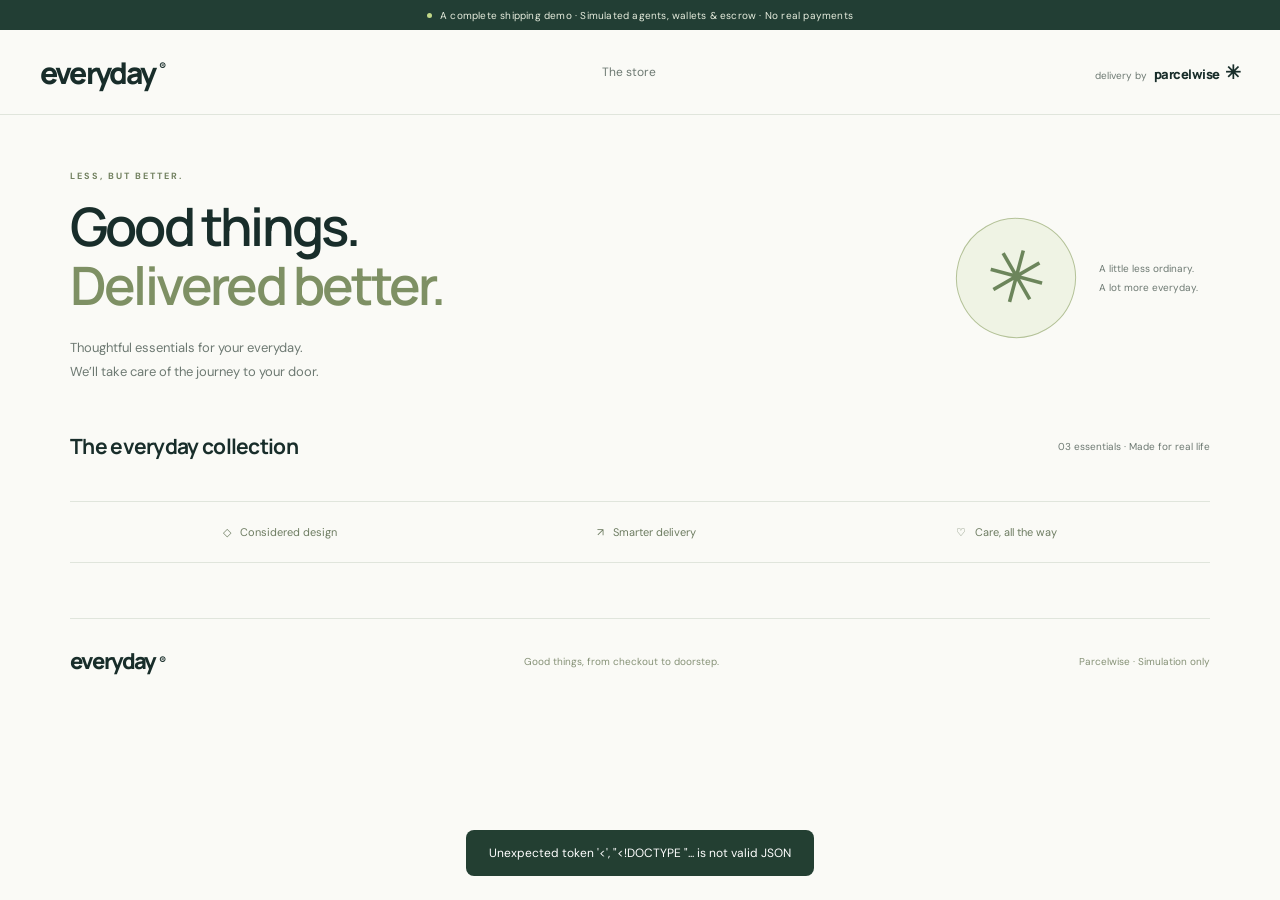
==== storefront/index.html @ fa76c682 "Remove platform links and explainer from Everyday storefront" ====
<!doctype html>
<html lang="en"><head><meta charset="UTF-8"><meta name="viewport" content="width=device-width, initial-scale=1"><title>Everyday — Thoughtful essentials</title><link rel="stylesheet" href="style.css?v=4"></head>
<body>
<div class="demo-bar"><span class="status-dot"></span> A complete shipping demo · Simulated agents, wallets & escrow · No real payments</div>
<header><a class="brand" href="#shop">everyday<span>®</span></a><nav aria-label="Main navigation"><a href="#shop" data-nav="shop">The store</a></nav><span class="powered">delivery by <b>parcelwise<span>✳</span></b></span></header>
<main>
<section id="shop"><div class="shop-heading"><div><span class="eyebrow">LESS, BUT BETTER.</span><h1>Good things.<br><span>Delivered better.</span></h1><p>Thoughtful essentials for your everyday.<br>We’ll take care of the journey to your door.</p></div><div class="shop-note"><div class="orbit">✳</div><p>A little less ordinary.<br>A lot more everyday.</p></div></div><div class="collection-heading"><h2>The everyday collection</h2><span>03 essentials · Made for real life</span></div><div id="products" class="products" aria-live="polite"></div><div class="store-bottom"><span>◇ &nbsp; Considered design</span><span>↗ &nbsp; Smarter delivery</span><span>♡ &nbsp; Care, all the way</span></div></section>



</main><footer><a class="brand" href="#shop">everyday<span>®</span></a><span>Good things, from checkout to doorstep.</span><span>Parcelwise · Simulation only</span></footer>
<dialog id="checkout"><form id="checkout-form"><div class="dialog-heading"><span class="eyebrow">ALMOST YOURS</span><button type="button" data-close="checkout" aria-label="Close checkout">✕</button></div><h2>Where should we send it?</h2><div id="checkout-product"></div><div class="form-grid"><label class="full">Your name<input name="customerName" autocomplete="name" required maxlength="70" placeholder="e.g. Alex Kumar"></label><label class="full">Street address<input name="line1" autocomplete="street-address" required minlength="5" maxlength="180" placeholder="House number, street, area"></label><label>City<select name="city" id="checkout-city"></select></label><label>PIN code<input name="postalCode" inputmode="numeric" pattern="[0-9]{6}" maxlength="6" placeholder="560001" required></label></div><div class="checkout-total"><span>Order total</span><strong id="checkout-total"></strong></div><p class="help">Demo checkout—no card or real payment. The store pays delivery from its simulated wallet.</p><button class="primary full-button" type="submit">Confirm order & follow delivery →</button><p class="form-error" id="checkout-error" role="alert"></p></form></dialog>


<div id="toast" role="status" hidden></div><script src="app.js?v=4"></script></body></html>
---- storefront/style.css ----
@import url('https://fonts.googleapis.com/css2?family=DM+Sans:wght@400;500;600;700&family=Manrope:wght@400;500;600;700;800&display=swap');
:root{--ink:#182d2a;--muted:#6d7972;--paper:#fafaf6;--line:#e0e5dc;--green:#254e40;--lime:#e3efbc;--white:#fff}*{box-sizing:border-box}body{margin:0;background:var(--paper);color:var(--ink);font:14px 'DM Sans',sans-serif}button,input,select{font:inherit}button,summary,select{cursor:pointer}a{color:inherit}button{border:0;background:none;color:inherit}button:disabled{opacity:.5;cursor:wait}button:focus-visible,a:focus-visible,summary:focus-visible{outline:3px solid #9bb776;outline-offset:4px}[hidden]{display:none!important}.demo-bar{min-height:30px;display:flex;align-items:center;justify-content:center;gap:8px;background:#223e34;color:#e8eedf;font-size:10px;letter-spacing:.2px;padding:7px 15px}.status-dot{background:#c1d788;width:5px;height:5px;display:inline-block;border-radius:50%}header{height:85px;display:flex;align-items:center;gap:40px;border-bottom:1px solid var(--line);padding:0 max(30px,calc((100vw - 1200px)/2))}.brand{text-decoration:none;font:800 30px Manrope,sans-serif;letter-spacing:-1.8px}.brand>span{font-size:11px;vertical-align:top;margin:7px 0 0 3px;display:inline-block}nav{display:flex;gap:30px;margin:auto}nav a{text-decoration:none;font-size:12px;color:var(--muted);padding:12px 0}nav a.active{color:var(--ink);border-bottom:2px solid var(--green)}nav a span{font-size:14px;margin-left:3px}.powered{font-size:10px;color:var(--muted)}.powered b{font:800 13px Manrope;letter-spacing:-.5px;color:var(--ink);margin-left:4px}.powered b span{margin-left:5px;font-size:19px}main{max-width:1200px;margin:auto;padding:0 30px 30px}.shop-heading{display:flex;align-items:center;justify-content:space-between;padding:55px 0 47px}.eyebrow{display:block;font-size:9px;font-weight:700;letter-spacing:2px;color:#71805f;margin-bottom:15px}h1{font:600 53px/1.12 Manrope,sans-serif;letter-spacing:-2.8px;margin:0 0 20px}.shop-heading h1 span{color:#7e9064}.shop-heading p{font-size:13px;line-height:1.9;color:var(--muted);margin:0}.shop-note{display:flex;align-items:center;gap:23px;margin-right:12px}.shop-note p{font-size:10px;line-height:1.9}.orbit{font-size:73px;color:#6c855b;width:120px;height:120px;display:grid;place-items:center;border:1px solid #b4c298;border-radius:50%;transform:rotate(15deg);background:#eff3e4}.collection-heading,.section-heading{display:flex;align-items:center;justify-content:space-between;gap:20px;margin-bottom:23px}h2{font:700 21px Manrope,sans-serif;letter-spacing:-.7px;margin:0}h3{font:700 15px Manrope,sans-serif;letter-spacing:-.2px;margin:0}.collection-heading>span,.section-heading>span{font-size:10px;color:var(--muted)}.products{display:grid;grid-template-columns:repeat(3,1fr);gap:26px}.product-art{height:260px;border-radius:13px;position:relative;display:grid;place-items:center;overflow:hidden}.product-art.sage{background:#e6ecdf}.product-art.peach{background:#f0e4d8}.product-art.lavender{background:#e7e6ee}.product-art .tag{position:absolute;top:17px;left:17px;background:#ffffffb0;border-radius:20px;padding:6px 10px;color:#68705c;font-size:9px}.product-art svg{width:210px;height:230px;filter:drop-shadow(7px 17px 9px #22341b20)}.product-info{padding:17px 1px}.product-info .eyebrow{font-size:8px;margin-bottom:7px;letter-spacing:1.4px}.product-name{display:flex;justify-content:space-between;gap:10px;align-items:center}.product-name h3{font-size:17px;font-weight:600}.product-name strong{font-size:13px;font-weight:500}.product-info p{font-size:11px;color:var(--muted);margin:9px 0 16px}.product-info button{width:100%;border:1px solid #cfd9c4;padding:11px 16px;border-radius:6px;display:flex;justify-content:space-between;font-size:11px;font-weight:500}.product-info button:hover{background:var(--green);color:white;border-color:var(--green)}.store-bottom{border-top:1px solid var(--line);border-bottom:1px solid var(--line);padding:23px;display:flex;justify-content:space-around;margin-top:18px;color:#6d7c61;font-size:11px}.demo-explainer{display:flex;justify-content:space-between;align-items:center;gap:25px;margin-top:35px;background:#eef2e5;padding:26px 30px;border-radius:9px}.demo-explainer .eyebrow{margin-bottom:9px;font-size:8px}.demo-explainer h3{font-size:17px}.demo-explainer p{font-size:11px;color:var(--muted);margin:8px 0 0;max-width:480px;line-height:1.7}.text-link,.text-button{font-size:11px;color:#425e35;text-decoration:underline;text-underline-offset:4px}.text-button{padding:0}.text-link{white-space:nowrap}.page-heading{display:flex;align-items:center;justify-content:space-between;gap:25px;margin:45px 0 30px}.page-heading h1{font-size:34px;letter-spacing:-1.5px;margin-bottom:12px}.page-heading p{font-size:12px;color:var(--muted);margin:0;line-height:1.8}.page-heading .eyebrow{margin-bottom:12px}.primary{background:var(--green);color:white;border-radius:7px;padding:13px 20px;font-size:12px;font-weight:600}.primary:hover{background:#183d2f}.secondary{border:1px solid #cdd7c4;background:#fff;border-radius:7px;padding:12px 16px;font-size:11px}.secondary:hover{background:#f0f4e8}.full-button{display:block;width:100%;margin-top:16px}.button-link{display:block;text-align:center;text-decoration:none;margin-top:22px}.panel{background:white;border:1px solid var(--line);padding:25px;border-radius:12px}.wallets{display:grid;grid-template-columns:repeat(3,1fr);gap:16px;margin-bottom:30px}.wallet{background:#fff;border:1px solid var(--line);border-radius:10px;padding:20px 23px}.wallet:nth-child(2){background:#edf2e3;border-color:#d6dfc7}.wallet .wallet-label{display:flex;justify-content:space-between;font-size:11px;color:#758367}.wallet strong{font:700 27px Manrope;letter-spacing:-1px;display:block;margin-top:12px}.wallet small{display:block;font-size:10px;color:var(--muted);margin-top:5px}.platform-layout{display:grid;grid-template-columns:235px 1fr;gap:25px;align-items:start}.order-sidebar{background:#f1f3ed;border:1px solid #e1e7d9;border-radius:11px;padding:18px}.sidebar-heading{display:flex;justify-content:space-between;margin-bottom:15px}.sidebar-heading h3{font-size:13px}.sidebar-heading span{font-size:11px;color:var(--muted)}.order-tab{display:block;text-align:left;width:100%;background:white;border:1px solid #e0e6d8;border-radius:7px;padding:13px;margin-bottom:9px}.order-tab.active{border-color:#91a671;box-shadow:0 0 0 1px #91a671}.order-tab b{display:block;font-size:11px;margin:0 0 6px}.order-tab small{display:block;font-size:10px;color:var(--muted);line-height:1.8}.order-sidebar>.text-link{display:block;margin-top:18px;font-size:10px}.detail-top{display:flex;justify-content:space-between;align-items:start;gap:15px;margin-bottom:22px}.detail-top h2{font-size:21px}.detail-top p{font-size:11px;color:var(--muted);margin:7px 0}.badge{display:inline-block;font-size:10px;padding:6px 9px;border-radius:20px;background:#edf3e5;color:#5d754c;white-space:nowrap}.badge.alert{background:#fff0dc;color:#936c35}.journey{display:flex;gap:8px;margin-bottom:23px}.journey>div{flex:1;font-size:9px;color:#839077;line-height:1.7;border-top:3px solid #e3e9da;padding-top:9px}.journey>div.done{border-color:#8da66b;color:#446138}.winner{display:flex;justify-content:space-between;gap:20px;background:#edf3e4;border:1px solid #d8e3c8;border-radius:9px;padding:22px;margin-bottom:20px}.winner .eyebrow{font-size:8px;margin-bottom:8px}.winner h3{font-size:19px}.winner p{font-size:11px;color:#788568;margin:8px 0 0;line-height:1.7}.winner-price{text-align:right}.winner-price strong{font:700 28px Manrope;letter-spacing:-1px}.winner-price small{display:block;font-size:10px;color:var(--muted);margin-top:5px}.offers{display:grid;grid-template-columns:repeat(3,1fr);gap:10px;margin:18px 0}.offer{border:1px solid var(--line);border-radius:8px;padding:14px}.offer.chosen{border-color:#8ea671}.offer>b{display:block;font-size:12px;margin-bottom:12px}.offer>strong{font-size:18px;letter-spacing:-.6px}.offer>del{font-size:10px;color:var(--muted);margin-left:5px}.offer>small{display:block;color:var(--muted);font-size:10px;line-height:1.9;margin-top:6px}.detail-section{margin-top:20px}.detail-section h3{font-size:14px}.detail-section p{font-size:11px;color:var(--muted);line-height:1.8}.escrow-line{display:flex;justify-content:space-between;gap:10px;align-items:center;border:1px solid var(--line);border-radius:9px;padding:18px;margin-top:15px}.escrow-line>div{flex:1}.escrow-line>div:last-child{text-align:right}.escrow-line b{display:block;font-size:12px;margin-bottom:5px}.escrow-line small{font-size:10px;color:var(--muted)}.escrow-line .flow-arrow{color:#9db385;font-size:19px}.escrow-line .locked{text-align:center;background:#eff4e8;padding:10px;border-radius:6px}.escrow-actions{display:flex;gap:12px;margin-top:16px;align-items:center;flex-wrap:wrap}.escrow-actions .text-link{font-size:11px}details{margin-top:18px}summary{font-size:12px;font-weight:500}details.panel{margin:22px 0}details p{font-size:12px;line-height:1.8;color:var(--muted)}.events{margin-top:20px;max-height:380px;overflow:auto;padding-right:10px}.event{padding:0 0 16px 20px;border-left:1px solid #dce5d0;position:relative;margin-left:5px}.event:before{content:'';position:absolute;left:-4px;top:3px;width:7px;height:7px;border-radius:50%;background:#a6bb8b}.event b{font-size:11px}.event p{font-size:11px;line-height:1.7;margin:5px 0 0}.event small{float:right;font-size:9px;color:#91a07f}.technical{background:#f4f6ee;border-radius:7px;padding:15px;margin-top:15px;font-size:11px;line-height:1.9;overflow-wrap:anywhere}.technical p{font-size:11px}.technical code{font-size:10px}.notice{background:#f0f3e8;padding:17px 20px;border:1px solid #dde5d0;border-radius:8px;font-size:12px;color:#667754;line-height:1.8;margin-bottom:25px}.empty{text-align:center;padding:55px 25px}.empty h2{margin:10px 0}.empty p{font-size:12px;color:var(--muted);line-height:1.8}.empty .orbit{margin:0 auto 25px;width:65px;height:65px;font-size:38px}.empty .primary{display:inline-block;margin-top:15px}.form-grid{display:grid;grid-template-columns:1fr 1fr;gap:17px}.full{grid-column:1/-1}label{font-size:11px;display:block;color:#465641;margin:0;font-weight:500}input,select{display:block;width:100%;border:1px solid #d9e1d1;border-radius:6px;background:white;color:var(--ink);padding:11px 12px;margin-top:8px;outline-color:#8fa771;font-size:12px;height:42px}select[multiple]{height:110px}label small{font-size:10px;color:var(--muted);display:block;line-height:1.7;margin-top:6px}.company-card{display:grid;grid-template-columns:1fr 2fr;gap:40px;margin-bottom:38px}.company-card .eyebrow{font-size:8px}.company-card p{font-size:12px;line-height:1.9;color:var(--muted)}.company-card .badge{margin-top:8px}.partner-settings{display:grid;grid-template-columns:repeat(3,1fr);gap:16px}.partner-settings .panel{padding:23px}.partner-logo{display:grid;place-items:center;width:38px;height:38px;border-radius:8px;background:#e9f0df;color:#617c4f;font:700 18px Manrope;margin-bottom:17px}.partner-settings h3{font-size:17px}.partner-settings p{font-size:11px;color:var(--muted);line-height:1.8}.partner-settings .policy-line{display:flex;justify-content:space-between;font-size:11px;padding:9px 0;border-bottom:1px solid #edf0e7}.partner-settings button{width:100%;margin-top:18px}.partner-settings .badge{margin:9px 0}.integration-docs code{font-size:11px;background:#eff3e8;padding:3px 5px;overflow-wrap:anywhere}.section-heading{margin-top:30px}.tracking-card{max-width:780px;margin:auto}.tracking-card .detail-top{margin-bottom:28px}.tracking-message{padding:22px;background:#eff4e6;border-radius:9px;margin-top:25px}.tracking-message h3{font-size:17px}.tracking-message p{font-size:12px;color:var(--muted);line-height:1.8}.tracking-message button{margin-right:10px;margin-top:10px}.tracking-message .text-button{font-size:11px}.tracking-items{display:flex;align-items:center;justify-content:space-between;padding:16px 0;border-top:1px solid var(--line);font-size:12px}.tracking-items small{color:var(--muted)}body.customer-mode header nav{display:none}body.customer-mode header .powered{margin-left:auto}dialog{width:460px;max-width:calc(100vw - 30px);border:1px solid var(--line);border-radius:14px;padding:28px;color:var(--ink);max-height:92vh}dialog::backdrop{background:#17352d77;backdrop-filter:blur(4px)}dialog .dialog-heading{display:flex;align-items:start;justify-content:space-between;gap:15px}dialog h2{font-size:23px;letter-spacing:-.8px;margin-bottom:23px}dialog .dialog-heading button{padding:0 0 10px 10px;color:#8a957f}dialog .dialog-heading .eyebrow{font-size:8px;margin:0 0 13px}dialog label{margin-top:3px}.checkout-item{background:#f1f4eb;border-radius:7px;padding:15px;margin:0 0 24px;display:flex;align-items:center;justify-content:space-between;gap:15px;font-size:12px}.checkout-item small{display:block;font-size:10px;color:var(--muted);margin-top:5px}.checkout-item select{width:60px;margin:0;height:35px;padding:5px}.checkout-total{display:flex;justify-content:space-between;align-items:center;border-top:1px solid var(--line);margin-top:24px;padding-top:18px;font-size:13px}.checkout-total strong{font-size:20px}.help{font-size:10px;color:var(--muted);line-height:1.8;margin:16px 0}.form-error{font-size:12px;color:#ae563e;line-height:1.7;min-height:2px}.success-icon{height:53px;width:53px;background:#e9f0dd;color:#6d8a4f;border-radius:50%;display:grid;place-items:center;font-size:23px;margin:0 auto 24px}#order-success{text-align:center;padding:35px}#order-success h2{margin-bottom:12px}#order-success>p{font-size:12px;line-height:1.9;color:var(--muted)}#order-success .text-button{margin-top:25px}#success-summary{font-size:12px;line-height:1.8;color:#758564;background:#f4f6ee;padding:15px;border-radius:7px;margin-top:20px}#feedback-form label{margin:17px 0}footer{max-width:1140px;margin:25px auto 0;padding:27px 0 30px;border-top:1px solid var(--line);display:flex;align-items:center;justify-content:space-between;gap:20px}footer .brand{font-size:22px}footer>span{font-size:10px;color:#859176}#toast{position:fixed;bottom:24px;left:50%;transform:translateX(-50%);background:#233f32;color:white;padding:15px 23px;border-radius:8px;font-size:12px;max-width:90%;z-index:30}#order-detail .notice{margin-bottom:15px}.error-panel{border-color:#e8cead;background:#fff9f0}.detail-subtitle{font-size:10px;color:var(--muted);line-height:1.8}.ledger-row{display:flex;justify-content:space-between;gap:12px;padding:12px 0;border-bottom:1px solid #e8ede0;font-size:11px}.ledger-row small{font-size:9px;color:var(--muted);display:block;margin-top:5px}.history-note{font-size:10px;color:var(--muted);line-height:1.8}.status-note{font-size:11px;color:#997844;margin:12px 0}.detail-top .text-link{font-size:10px}
@media(max-width:1000px){.powered{display:none}header{padding:0 30px}nav{margin-left:auto;margin-right:0}.product-art{height:225px}.product-art svg{height:200px}.shop-heading h1{font-size:47px}.platform-layout{grid-template-columns:190px 1fr;gap:18px}.panel{padding:20px}.winner{padding:18px}.offers{gap:7px}.offer{padding:10px}.offer>strong{font-size:15px}.company-card{gap:25px;grid-template-columns:1fr 1.5fr}footer{margin-left:30px;margin-right:30px}.shop-note{margin-right:0}.orbit{height:90px;width:90px;font-size:58px}}
@media(max-width:740px){.demo-bar{font-size:8px;line-height:1.6;text-align:center}header{height:auto;min-height:105px;flex-wrap:wrap;padding:18px 20px 0;gap:15px}.brand{font-size:27px}nav{width:100%;justify-content:space-between;gap:15px;margin:0}nav a{font-size:11px;padding:0 0 13px}.powered{display:none}main{padding:0 20px 25px}.shop-heading{padding:35px 0}.shop-heading h1{font-size:40px;letter-spacing:-2px}.shop-heading p{font-size:12px}.shop-note{display:none}.collection-heading{margin-bottom:19px}.collection-heading h2{font-size:17px}.collection-heading>span{font-size:8px}.products{grid-template-columns:1fr;gap:19px}.product-art{height:285px}.product-art svg{height:245px}.product-name h3{font-size:19px}.product-name strong{font-size:15px}.product-info p{font-size:12px}.product-info button{padding:14px 17px;font-size:12px}.store-bottom{padding:20px 0;gap:10px;font-size:9px;justify-content:space-between}.demo-explainer{flex-direction:column;align-items:start;padding:23px}.page-heading{margin:30px 0 25px;align-items:start}.page-heading h1{font-size:28px;letter-spacing:-1.3px}.page-heading>button{font-size:10px;padding:9px;white-space:nowrap}.page-heading .eyebrow{font-size:8px;letter-spacing:1.4px}.wallets{gap:8px;margin-bottom:23px}.wallet{padding:13px 10px}.wallet .wallet-label{font-size:9px}.wallet .wallet-label>span:last-child{display:none}.wallet strong{font-size:19px;margin-top:10px}.wallet small{font-size:8px;line-height:1.6}.platform-layout{grid-template-columns:1fr}.order-sidebar{padding:15px}.order-sidebar #order-list{display:flex;overflow:auto;gap:10px}.order-tab{min-width:170px;margin-bottom:0}.order-sidebar>.text-link{margin-top:13px}.order-sidebar .sidebar-heading{margin-bottom:10px}.panel{padding:20px}.detail-top h2{font-size:19px}.winner h3{font-size:17px}.winner-price strong{font-size:25px}.offers{grid-template-columns:1fr}.offer{display:grid;grid-template-columns:1fr auto auto;align-items:center;gap:8px;padding:14px}.offer>b{margin:0}.offer>small{grid-column:1/-1;margin:0}.journey>div{font-size:8px}.escrow-line{padding:13px;gap:7px}.escrow-line b{font-size:10px}.escrow-line small{font-size:8px}.escrow-line .locked{padding:8px 5px}.escrow-line .flow-arrow{font-size:14px}.company-card{grid-template-columns:1fr;gap:18px}.partner-settings{grid-template-columns:1fr}.section-heading{align-items:start}.section-heading>span{max-width:130px;font-size:9px;line-height:1.8}.form-grid{gap:15px}.detail-top{gap:10px}.badge{font-size:8px}dialog{padding:23px}footer{margin:10px 20px 0;flex-wrap:wrap;gap:13px;padding:22px 0}footer>span:last-child{width:100%}footer>span{font-size:9px}.tracking-message button{display:block;width:100%;margin:12px 0}.customer-mode header{min-height:75px;padding-bottom:18px}.customer-mode .page-heading h1{font-size:30px}.customer-mode .demo-bar{font-size:8px}.tracking-items{font-size:11px}.events{max-height:400px}.event small{float:none;margin-left:8px}}
@media(prefers-reduced-motion:no-preference){button,a{transition:background .15s,color .15s}.product-art svg{transition:transform .25s}.product:hover .product-art svg{transform:translateY(-4px) rotate(-2deg)}}
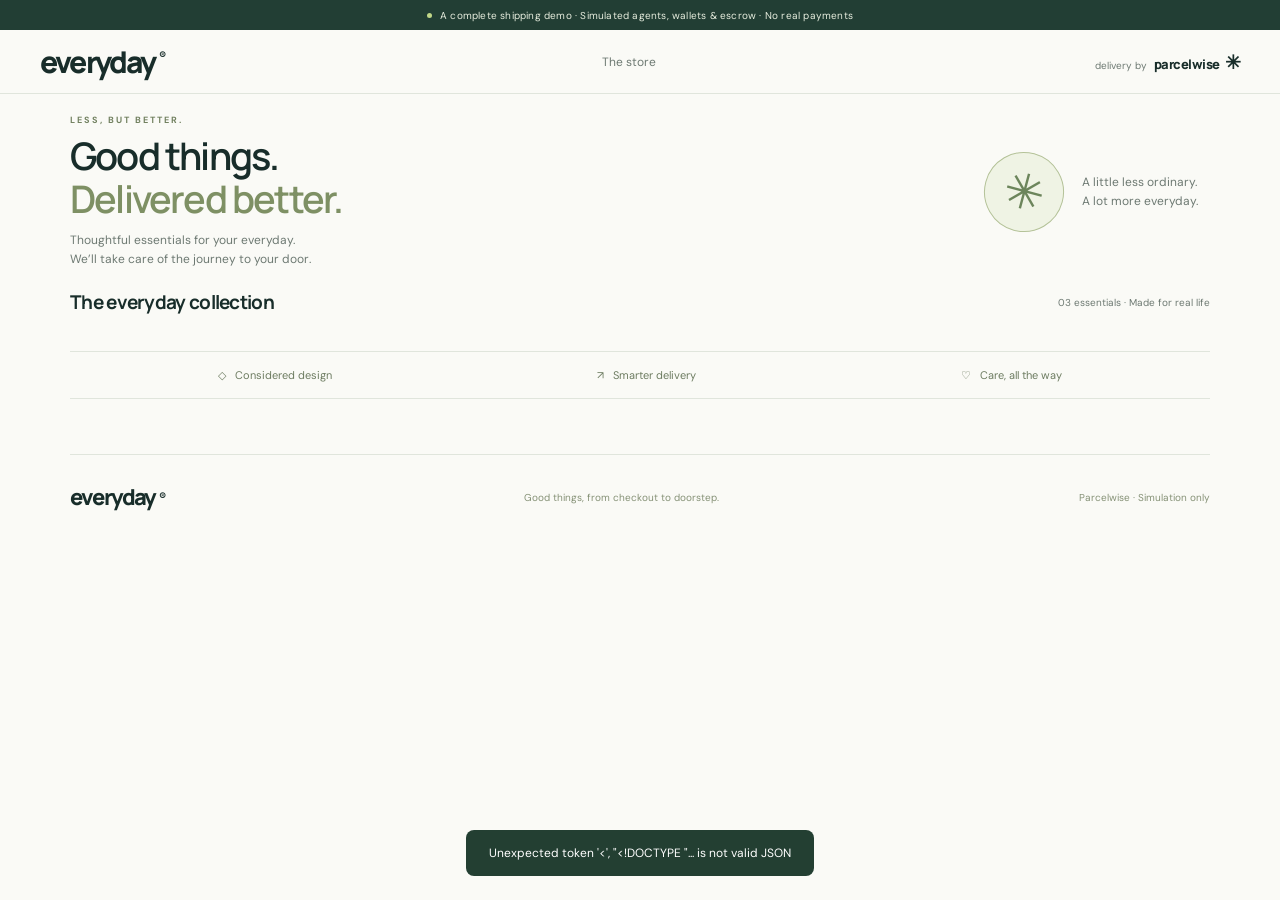
==== commit 497426cb: "Fit storefront products and purchase buttons into first desktop viewport" ====
--- a/storefront/index.html
+++ b/storefront/index.html
@@ -1,5 +1,5 @@
 <!doctype html>
-<html lang="en"><head><meta charset="UTF-8"><meta name="viewport" content="width=device-width, initial-scale=1"><title>Everyday — Thoughtful essentials</title><link rel="stylesheet" href="style.css?v=4"></head>
+<html lang="en"><head><meta charset="UTF-8"><meta name="viewport" content="width=device-width, initial-scale=1"><title>Everyday — Thoughtful essentials</title><link rel="stylesheet" href="style.css?v=5"></head>
 <body>
 <div class="demo-bar"><span class="status-dot"></span> A complete shipping demo · Simulated agents, wallets & escrow · No real payments</div>
 <header><a class="brand" href="#shop">everyday<span>®</span></a><nav aria-label="Main navigation"><a href="#shop" data-nav="shop">The store</a></nav><span class="powered">delivery by <b>parcelwise<span>✳</span></b></span></header>
--- a/storefront/style.css
+++ b/storefront/style.css
@@ -3,3 +3,35 @@
 @media(max-width:1000px){.powered{display:none}header{padding:0 30px}nav{margin-left:auto;margin-right:0}.product-art{height:225px}.product-art svg{height:200px}.shop-heading h1{font-size:47px}.platform-layout{grid-template-columns:190px 1fr;gap:18px}.panel{padding:20px}.winner{padding:18px}.offers{gap:7px}.offer{padding:10px}.offer>strong{font-size:15px}.company-card{gap:25px;grid-template-columns:1fr 1.5fr}footer{margin-left:30px;margin-right:30px}.shop-note{margin-right:0}.orbit{height:90px;width:90px;font-size:58px}}
 @media(max-width:740px){.demo-bar{font-size:8px;line-height:1.6;text-align:center}header{height:auto;min-height:105px;flex-wrap:wrap;padding:18px 20px 0;gap:15px}.brand{font-size:27px}nav{width:100%;justify-content:space-between;gap:15px;margin:0}nav a{font-size:11px;padding:0 0 13px}.powered{display:none}main{padding:0 20px 25px}.shop-heading{padding:35px 0}.shop-heading h1{font-size:40px;letter-spacing:-2px}.shop-heading p{font-size:12px}.shop-note{display:none}.collection-heading{margin-bottom:19px}.collection-heading h2{font-size:17px}.collection-heading>span{font-size:8px}.products{grid-template-columns:1fr;gap:19px}.product-art{height:285px}.product-art svg{height:245px}.product-name h3{font-size:19px}.product-name strong{font-size:15px}.product-info p{font-size:12px}.product-info button{padding:14px 17px;font-size:12px}.store-bottom{padding:20px 0;gap:10px;font-size:9px;justify-content:space-between}.demo-explainer{flex-direction:column;align-items:start;padding:23px}.page-heading{margin:30px 0 25px;align-items:start}.page-heading h1{font-size:28px;letter-spacing:-1.3px}.page-heading>button{font-size:10px;padding:9px;white-space:nowrap}.page-heading .eyebrow{font-size:8px;letter-spacing:1.4px}.wallets{gap:8px;margin-bottom:23px}.wallet{padding:13px 10px}.wallet .wallet-label{font-size:9px}.wallet .wallet-label>span:last-child{display:none}.wallet strong{font-size:19px;margin-top:10px}.wallet small{font-size:8px;line-height:1.6}.platform-layout{grid-template-columns:1fr}.order-sidebar{padding:15px}.order-sidebar #order-list{display:flex;overflow:auto;gap:10px}.order-tab{min-width:170px;margin-bottom:0}.order-sidebar>.text-link{margin-top:13px}.order-sidebar .sidebar-heading{margin-bottom:10px}.panel{padding:20px}.detail-top h2{font-size:19px}.winner h3{font-size:17px}.winner-price strong{font-size:25px}.offers{grid-template-columns:1fr}.offer{display:grid;grid-template-columns:1fr auto auto;align-items:center;gap:8px;padding:14px}.offer>b{margin:0}.offer>small{grid-column:1/-1;margin:0}.journey>div{font-size:8px}.escrow-line{padding:13px;gap:7px}.escrow-line b{font-size:10px}.escrow-line small{font-size:8px}.escrow-line .locked{padding:8px 5px}.escrow-line .flow-arrow{font-size:14px}.company-card{grid-template-columns:1fr;gap:18px}.partner-settings{grid-template-columns:1fr}.section-heading{align-items:start}.section-heading>span{max-width:130px;font-size:9px;line-height:1.8}.form-grid{gap:15px}.detail-top{gap:10px}.badge{font-size:8px}dialog{padding:23px}footer{margin:10px 20px 0;flex-wrap:wrap;gap:13px;padding:22px 0}footer>span:last-child{width:100%}footer>span{font-size:9px}.tracking-message button{display:block;width:100%;margin:12px 0}.customer-mode header{min-height:75px;padding-bottom:18px}.customer-mode .page-heading h1{font-size:30px}.customer-mode .demo-bar{font-size:8px}.tracking-items{font-size:11px}.events{max-height:400px}.event small{float:none;margin-left:8px}}
 @media(prefers-reduced-motion:no-preference){button,a{transition:background .15s,color .15s}.product-art svg{transition:transform .25s}.product:hover .product-art svg{transform:translateY(-4px) rotate(-2deg)}}
+
+/* Keep the collection and purchase controls in the first desktop viewport. */
+@media (min-width:741px) {
+  header { height:64px; }
+  .shop-heading { padding:20px 0; }
+  .shop-heading .eyebrow { margin-bottom:8px; }
+  .shop-heading h1 { font-size:38px; letter-spacing:-1.8px; margin-bottom:12px; }
+  .shop-heading p { font-size:12px; line-height:1.6; }
+  .shop-note { gap:18px; }
+  .shop-note .orbit { width:80px; height:80px; font-size:49px; }
+  .collection-heading { margin-bottom:14px; }
+  .collection-heading h2 { font-size:19px; }
+  .products { gap:22px; }
+  .product-art { height:clamp(130px,calc(100svh - 490px),300px); }
+  .product-art svg { height:85%; width:65%; max-width:230px; }
+  .product-art .tag { top:12px; left:12px; padding:5px 9px; }
+  .product-info { padding:12px 1px 0; }
+  .product-info p { margin:7px 0 12px; }
+  .product-info button { min-height:44px; padding:10px 16px; }
+  .store-bottom { margin-top:22px; padding:16px; }
+}
+@media (max-width:740px) {
+  header { min-height:64px; padding:12px 20px; flex-wrap:nowrap; }
+  header nav { width:auto; margin-left:auto; }
+  header nav a { padding:8px 0; }
+  .shop-heading { padding:24px 0; }
+  .shop-heading .eyebrow { margin-bottom:10px; }
+  .shop-heading h1 { font-size:34px; margin-bottom:12px; }
+  .shop-heading p { line-height:1.6; }
+  .product-art { height:230px; }
+  .product-art svg { height:205px; }
+}
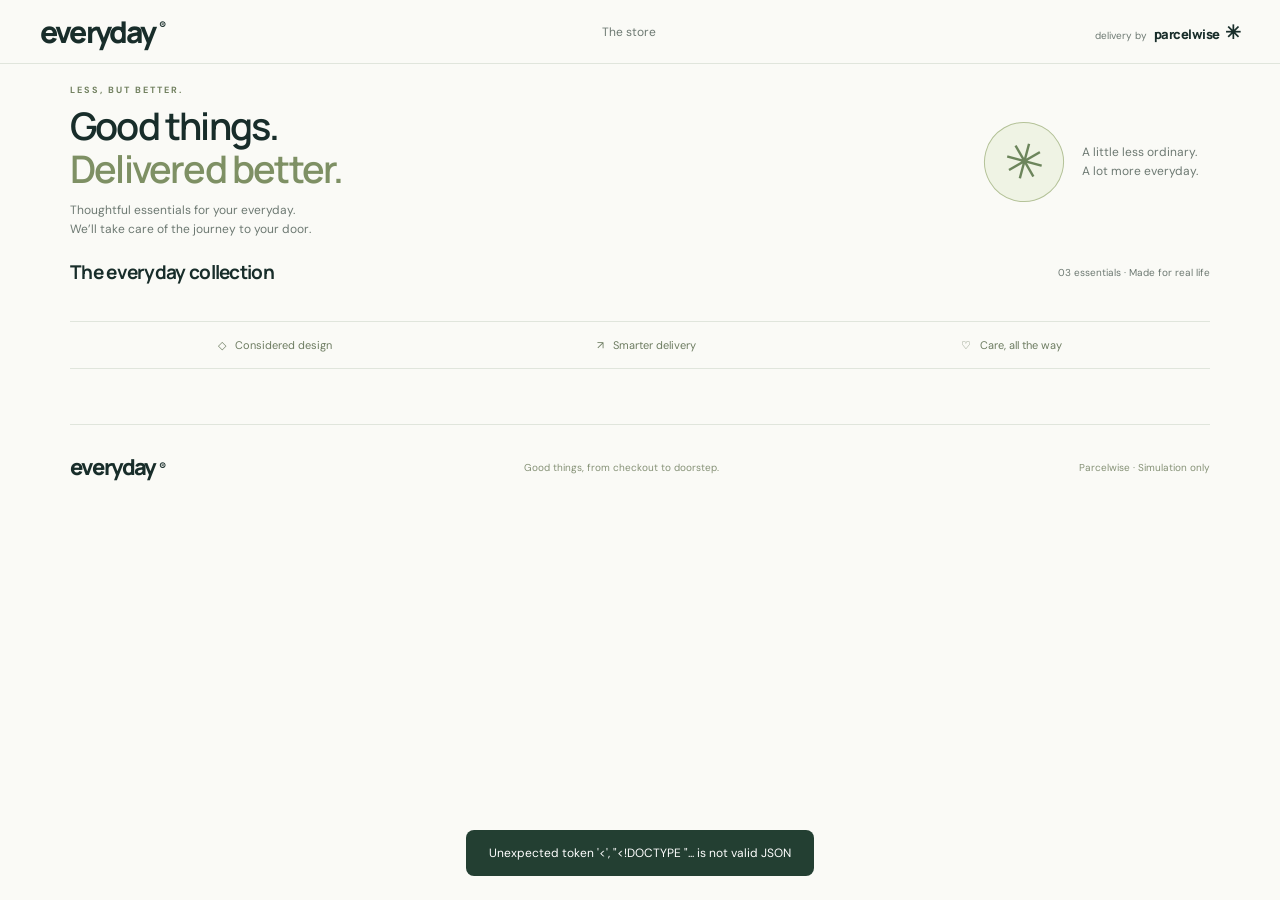
==== commit 3529c530: "Remove top demo banner from Everyday storefront" ====
--- a/storefront/index.html
+++ b/storefront/index.html
@@ -1,7 +1,6 @@
 <!doctype html>
 <html lang="en"><head><meta charset="UTF-8"><meta name="viewport" content="width=device-width, initial-scale=1"><title>Everyday — Thoughtful essentials</title><link rel="stylesheet" href="style.css?v=5"></head>
 <body>
-<div class="demo-bar"><span class="status-dot"></span> A complete shipping demo · Simulated agents, wallets & escrow · No real payments</div>
 <header><a class="brand" href="#shop">everyday<span>®</span></a><nav aria-label="Main navigation"><a href="#shop" data-nav="shop">The store</a></nav><span class="powered">delivery by <b>parcelwise<span>✳</span></b></span></header>
 <main>
 <section id="shop"><div class="shop-heading"><div><span class="eyebrow">LESS, BUT BETTER.</span><h1>Good things.<br><span>Delivered better.</span></h1><p>Thoughtful essentials for your everyday.<br>We’ll take care of the journey to your door.</p></div><div class="shop-note"><div class="orbit">✳</div><p>A little less ordinary.<br>A lot more everyday.</p></div></div><div class="collection-heading"><h2>The everyday collection</h2><span>03 essentials · Made for real life</span></div><div id="products" class="products" aria-live="polite"></div><div class="store-bottom"><span>◇ &nbsp; Considered design</span><span>↗ &nbsp; Smarter delivery</span><span>♡ &nbsp; Care, all the way</span></div></section>
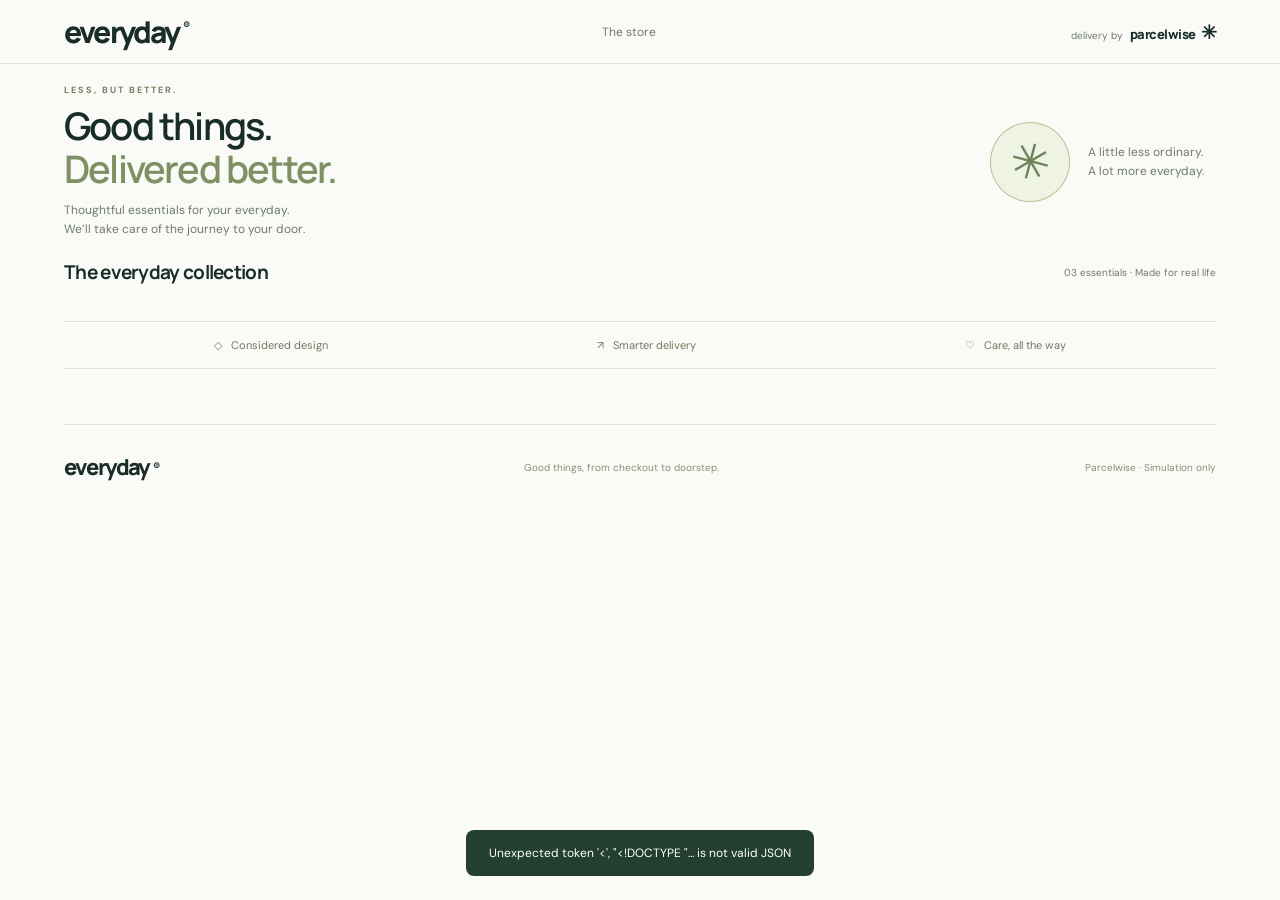
==== commit 00976fe7: "Reduce storefront side margins while retaining comfortable spacing" ====
--- a/storefront/index.html
+++ b/storefront/index.html
@@ -1,5 +1,5 @@
 <!doctype html>
-<html lang="en"><head><meta charset="UTF-8"><meta name="viewport" content="width=device-width, initial-scale=1"><title>Everyday — Thoughtful essentials</title><link rel="stylesheet" href="style.css?v=5"></head>
+<html lang="en"><head><meta charset="UTF-8"><meta name="viewport" content="width=device-width, initial-scale=1"><title>Everyday — Thoughtful essentials</title><link rel="stylesheet" href="style.css?v=6"></head>
 <body>
 <header><a class="brand" href="#shop">everyday<span>®</span></a><nav aria-label="Main navigation"><a href="#shop" data-nav="shop">The store</a></nav><span class="powered">delivery by <b>parcelwise<span>✳</span></b></span></header>
 <main>
--- a/storefront/style.css
+++ b/storefront/style.css
@@ -35,3 +35,9 @@
   .product-art { height:230px; }
   .product-art svg { height:205px; }
 }
+
+/* Use the available storefront width with a balanced, consistent outer gutter. */
+:root { --store-gutter:clamp(20px,5vw,80px); }
+header { padding-inline:var(--store-gutter); }
+main { max-width:none; width:100%; padding-inline:var(--store-gutter); }
+footer { max-width:none; margin-inline:var(--store-gutter); }
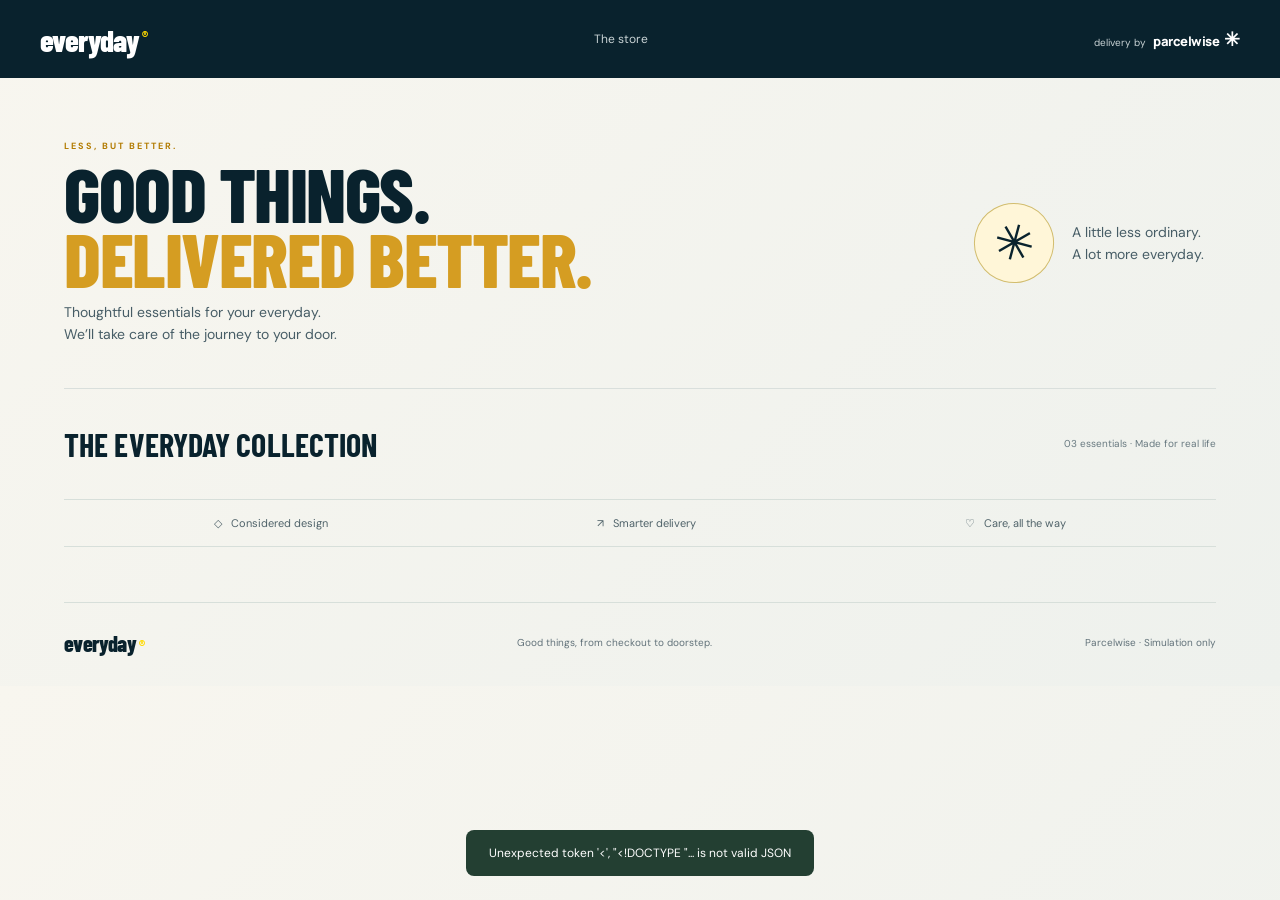
==== commit d03c51a8: "Polish Parcelwise landing and storefront experience" ====
--- a/storefront/index.html
+++ b/storefront/index.html
@@ -1,5 +1,5 @@
 <!doctype html>
-<html lang="en"><head><meta charset="UTF-8"><meta name="viewport" content="width=device-width, initial-scale=1"><title>Everyday — Thoughtful essentials</title><link rel="stylesheet" href="style.css?v=6"></head>
+<html lang="en"><head><meta charset="UTF-8"><meta name="viewport" content="width=device-width, initial-scale=1"><title>Everyday — Thoughtful essentials</title><link rel="stylesheet" href="style.css?v=6"><link rel="stylesheet" href="theme.css?v=1"></head>
 <body>
 <header><a class="brand" href="#shop">everyday<span>®</span></a><nav aria-label="Main navigation"><a href="#shop" data-nav="shop">The store</a></nav><span class="powered">delivery by <b>parcelwise<span>✳</span></b></span></header>
 <main>
@@ -11,4 +11,4 @@
 <dialog id="checkout"><form id="checkout-form"><div class="dialog-heading"><span class="eyebrow">ALMOST YOURS</span><button type="button" data-close="checkout" aria-label="Close checkout">✕</button></div><h2>Where should we send it?</h2><div id="checkout-product"></div><div class="form-grid"><label class="full">Your name<input name="customerName" autocomplete="name" required maxlength="70" placeholder="e.g. Alex Kumar"></label><label class="full">Street address<input name="line1" autocomplete="street-address" required minlength="5" maxlength="180" placeholder="House number, street, area"></label><label>City<select name="city" id="checkout-city"></select></label><label>PIN code<input name="postalCode" inputmode="numeric" pattern="[0-9]{6}" maxlength="6" placeholder="560001" required></label></div><div class="checkout-total"><span>Order total</span><strong id="checkout-total"></strong></div><p class="help">Demo checkout—no card or real payment. The store pays delivery from its simulated wallet.</p><button class="primary full-button" type="submit">Confirm order & follow delivery →</button><p class="form-error" id="checkout-error" role="alert"></p></form></dialog>
 
 
-<div id="toast" role="status" hidden></div><script src="app.js?v=4"></script></body></html>
+<div id="toast" role="status" hidden></div><script src="app.js?v=5"></script></body></html>
--- a/storefront/theme.css
+++ b/storefront/theme.css
@@ -0,0 +1,13 @@
+@import url('https://fonts.googleapis.com/css2?family=Barlow+Condensed:wght@700;800&family=DM+Sans:wght@400;500;600;700&display=swap');
+
+:root{--ink:#09222d;--muted:#62727a;--paper:#f7f5ee;--line:#d9dfdc;--green:#09222d;--lime:#ffda00;--white:#fff}
+body{background:linear-gradient(135deg,#f8f6ef,#eef1ed);font-family:'DM Sans',sans-serif}
+header{height:78px;background:#09222d;border:0;padding:0 max(30px,calc((100vw - 1200px)/2));color:#fff}
+.brand{font-family:'Barlow Condensed',Impact,sans-serif;font-size:31px;letter-spacing:-.6px}.brand>span{color:#ffda00;font-size:14px}
+nav a{color:#c9d3d5}nav a.active,nav a:hover{color:#ffda00;border-color:#ffda00}.powered{color:#c9d3d5}.powered b{color:#fff}
+main{max-width:1280px}.shop-heading{padding:62px 0 42px;border-bottom:1px solid var(--line)}.shop-heading h1{font-family:'Barlow Condensed',Impact,sans-serif;font-size:clamp(54px,6vw,86px);font-weight:800;line-height:.84;letter-spacing:-1.5px;text-transform:uppercase;color:#09222d}.shop-heading h1 span{color:#d59d22}.shop-heading p{font-size:14px;color:#475d66}.eyebrow{color:#b27b00}.orbit{color:#09222d;border-color:#d2bd6e;background:#fff6d8}
+.collection-heading{margin-top:36px}.collection-heading h2{font-family:'Barlow Condensed',Impact,sans-serif;font-size:32px;text-transform:uppercase;letter-spacing:.1px;color:#09222d}.collection-heading>span{color:#697a81}
+.products{gap:22px}.product{background:#fff;border:1px solid #dce2df;border-radius:14px;padding:10px 10px 18px;box-shadow:0 10px 26px #09222d0b}.product-art{height:275px;border-radius:9px;background:#e8ece5!important}.product-art img{display:block;width:100%;height:100%;object-fit:cover;object-position:center;transition:transform .35s ease}.product:hover .product-art img{transform:scale(1.035)}.product-art .tag{z-index:1;background:#ffffffdc;color:#43545a}.product-info{padding:17px 9px 0}.product-name h3{font-size:19px;color:#09222d}.product-name strong{color:#09222d}.product-info p{color:#62727a}.product-info button{border-color:#09222d;color:#09222d;border-radius:999px;padding:12px 17px;font-weight:700}.product-info button:hover{background:#ffda00;border-color:#ffda00;color:#09222d}
+.store-bottom{border-color:#d7dfda;color:#50636a}.demo-explainer{background:#e9f0ed;border-left:4px solid #ffda00}.text-link,.text-button{color:#09222d}footer{border-color:#d7dfda}footer>span{color:#62727a}
+dialog{border:1px solid #d8dedb;border-radius:14px}.primary{background:#09222d;border-radius:999px}.primary:hover{background:#153844}.secondary{border-color:#09222d}.checkout-item{background:#f5f5ed}.checkout-total strong{color:#09222d}
+@media(max-width:740px){header{background:#09222d}.shop-heading{padding:40px 0 32px}.product-art{height:300px}.products{gap:18px}}
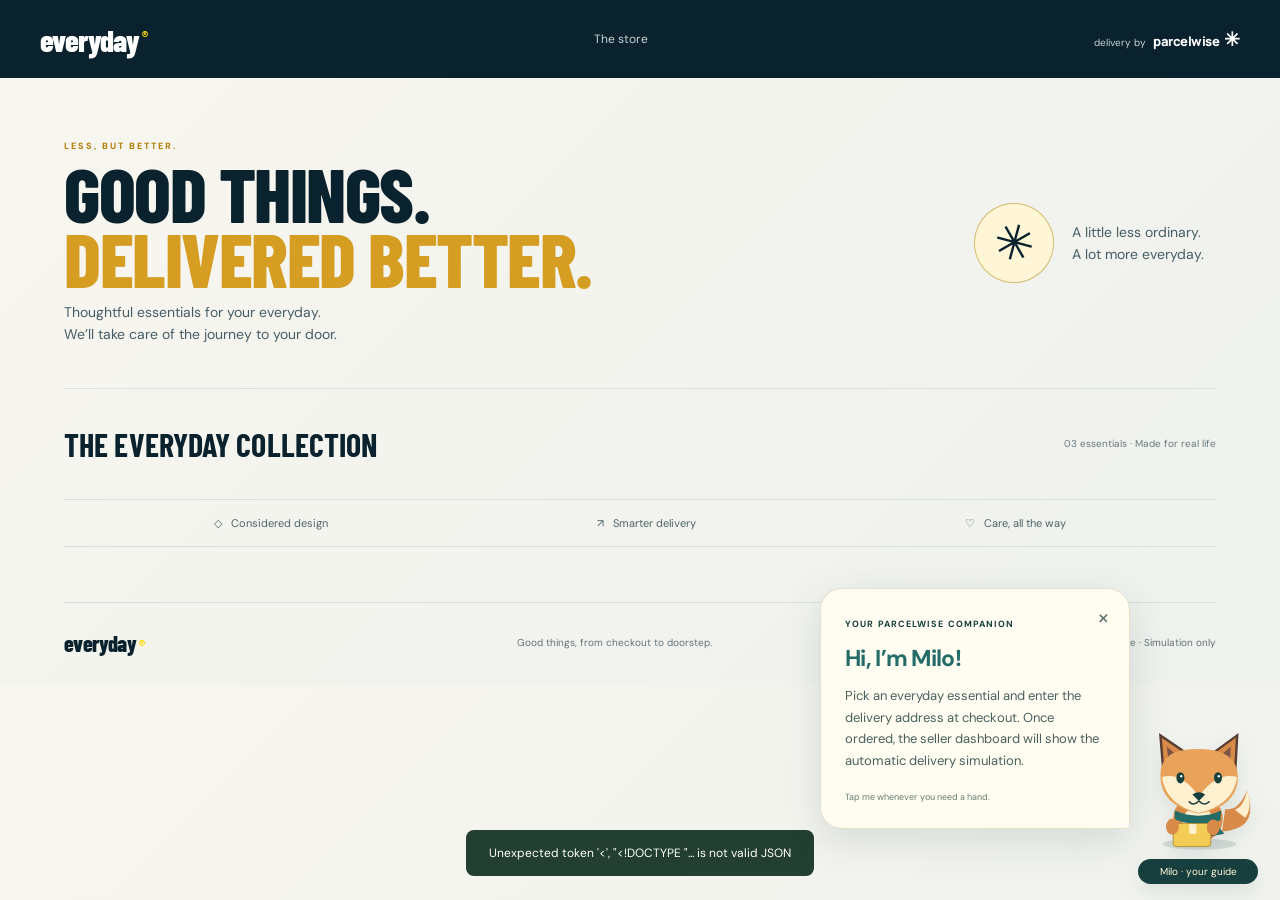
==== commit 6d8b8d9d: "Add interactive BI analytics, Milo guide, and automated delivery demo" ====
--- a/storefront/index.html
+++ b/storefront/index.html
@@ -1,5 +1,5 @@
 <!doctype html>
-<html lang="en"><head><meta charset="UTF-8"><meta name="viewport" content="width=device-width, initial-scale=1"><title>Everyday — Thoughtful essentials</title><link rel="stylesheet" href="style.css?v=6"><link rel="stylesheet" href="theme.css?v=1"></head>
+<html lang="en"><head><meta charset="UTF-8"><meta name="viewport" content="width=device-width, initial-scale=1"><title>Everyday — Thoughtful essentials</title><link rel="stylesheet" href="style.css?v=6"><link rel="stylesheet" href="theme.css?v=1"><link rel="stylesheet" href="guide.css?v=1"></head>
 <body>
 <header><a class="brand" href="#shop">everyday<span>®</span></a><nav aria-label="Main navigation"><a href="#shop" data-nav="shop">The store</a></nav><span class="powered">delivery by <b>parcelwise<span>✳</span></b></span></header>
 <main>
@@ -7,8 +7,8 @@
 
 
 
-</main><footer><a class="brand" href="#shop">everyday<span>®</span></a><span>Good things, from checkout to doorstep.</span><span>Parcelwise · Simulation only</span></footer>
-<dialog id="checkout"><form id="checkout-form"><div class="dialog-heading"><span class="eyebrow">ALMOST YOURS</span><button type="button" data-close="checkout" aria-label="Close checkout">✕</button></div><h2>Where should we send it?</h2><div id="checkout-product"></div><div class="form-grid"><label class="full">Your name<input name="customerName" autocomplete="name" required maxlength="70" placeholder="e.g. Alex Kumar"></label><label class="full">Street address<input name="line1" autocomplete="street-address" required minlength="5" maxlength="180" placeholder="House number, street, area"></label><label>City<select name="city" id="checkout-city"></select></label><label>PIN code<input name="postalCode" inputmode="numeric" pattern="[0-9]{6}" maxlength="6" placeholder="560001" required></label></div><div class="checkout-total"><span>Order total</span><strong id="checkout-total"></strong></div><p class="help">Demo checkout—no card or real payment. The store pays delivery from its simulated wallet.</p><button class="primary full-button" type="submit">Confirm order & follow delivery →</button><p class="form-error" id="checkout-error" role="alert"></p></form></dialog>
+<section id="confirmation" hidden aria-live="polite"></section></main><footer><a class="brand" href="#shop">everyday<span>®</span></a><span>Good things, from checkout to doorstep.</span><span>Parcelwise · Simulation only</span></footer>
+<dialog id="checkout"><form id="checkout-form"><div class="dialog-heading"><span class="eyebrow">ALMOST YOURS</span><button type="button" data-close="checkout" aria-label="Close checkout">✕</button></div><h2>Where should we send it?</h2><div id="checkout-product"></div><div class="form-grid"><label class="full">Your name<input name="customerName" autocomplete="name" required maxlength="70" placeholder="e.g. Alex Kumar"></label><label class="full">Street address<input name="line1" autocomplete="street-address" required minlength="5" maxlength="180" placeholder="House number, street, area"></label><label>City<select name="city" id="checkout-city"></select></label><label>PIN code<input name="postalCode" inputmode="numeric" pattern="[0-9]{6}" maxlength="6" placeholder="560001" required></label></div><div class="checkout-total"><span>Order total</span><strong id="checkout-total"></strong></div><p class="help">Demo checkout—no card or real payment. The store pays delivery from its simulated wallet.</p><button class="primary full-button" type="submit">Place order →</button><p class="form-error" id="checkout-error" role="alert"></p></form></dialog>
 
 
-<div id="toast" role="status" hidden></div><script src="app.js?v=5"></script></body></html>
+<div id="toast" role="status" hidden></div><script src="app.js?v=6"></script><script src="guide.js?v=1"></script></body></html>
--- a/storefront/style.css
+++ b/storefront/style.css
@@ -41,3 +41,6 @@
 header { padding-inline:var(--store-gutter); }
 main { max-width:none; width:100%; padding-inline:var(--store-gutter); }
 footer { max-width:none; margin-inline:var(--store-gutter); }
+
+#confirmation{max-width:820px;margin:60px auto;padding:24px}#confirmation h1{font-size:clamp(38px,6vw,68px);line-height:1.1}.confirmation-card{background:#fff;border:1px solid #deded5;border-radius:20px;padding:32px;margin-top:28px}.confirmation-card p{line-height:1.7}.confirmation-card a{display:inline-block;margin:12px 16px 0 0}
+[hidden]{display:none!important}
--- a/storefront/guide.css
+++ b/storefront/guide.css
@@ -0,0 +1,3 @@
+.parcel-guide{position:fixed;right:22px;bottom:16px;z-index:1100;font-family:'DM Sans',Arial,sans-serif;color:#153e3e;display:flex;align-items:flex-end;gap:8px;pointer-events:none}.parcel-guide *{box-sizing:border-box}.parcel-guide button{cursor:pointer;font:inherit}.guide-bubble{width:310px;background:#fffcf1;border:1px solid #e4dfca;border-radius:22px 22px 4px 22px;padding:24px;box-shadow:0 12px 40px #173f3e22;pointer-events:auto;margin-bottom:55px;position:relative}.guide-bubble>small{font-size:9px;letter-spacing:1.1px;font-weight:700}.guide-bubble h2{font-size:23px;margin:12px 0;color:#236c68;font-family:inherit;text-transform:none}.guide-bubble p{font-size:13px;line-height:1.65;margin:0 0 15px;color:#49615d}.guide-close{position:absolute;right:11px;top:9px;border:0;background:none;font-size:23px!important;color:#62746e;padding:4px 8px}.guide-character{border:0;background:none;padding:0;width:120px;pointer-events:auto;flex-shrink:0;filter:drop-shadow(0 8px 10px #163d3d18)}.guide-character svg{width:100%;height:132px;animation:milo-bob 4s ease-in-out infinite;transform-origin:bottom}.guide-character>span{display:block;background:#173f3e;color:#fff6d9;padding:6px;border-radius:20px;font-size:10px}.guide-character:hover svg{transform:rotate(-4deg)}.guide-character:focus-visible{outline:3px solid #d9ae26;border-radius:20px}.guide-topics{display:flex;flex-wrap:wrap;gap:6px;margin:10px 0 16px}.guide-topics button{background:#eaf1e9;border:1px solid #c8d7cb;border-radius:16px;padding:6px 9px;font-size:11px;color:#235c55}.guide-hint{letter-spacing:0!important;font-weight:400!important;color:#687f74}.parcel-guide [hidden]{display:none!important}.fox-eyes{animation:milo-blink 6s infinite;transform-origin:75px 66px}@keyframes milo-bob{50%{transform:translateY(-5px) rotate(2deg)}}@keyframes milo-blink{0%,43%,47%,100%{transform:scaleY(1)}45%{transform:scaleY(.12)}}@media(max-width:600px){.parcel-guide{right:12px;bottom:12px;gap:0;align-items:flex-end}.guide-character{width:76px}.guide-character svg{height:90px}.guide-character>span{font-size:8px}.guide-bubble{width:min(280px,calc(100vw - 100px));padding:18px;margin-bottom:48px}.guide-bubble h2{font-size:20px}.guide-bubble p{font-size:12px}.guide-bubble>small{font-size:8px}}@media(prefers-reduced-motion:reduce){.guide-character svg,.fox-eyes{animation:none}}
+
+.parcel-guide.has-update .guide-character>span::after{content:" · New tip";color:#ffe15c}.parcel-guide.has-update .guide-character{filter:drop-shadow(0 0 6px #d4b335)}
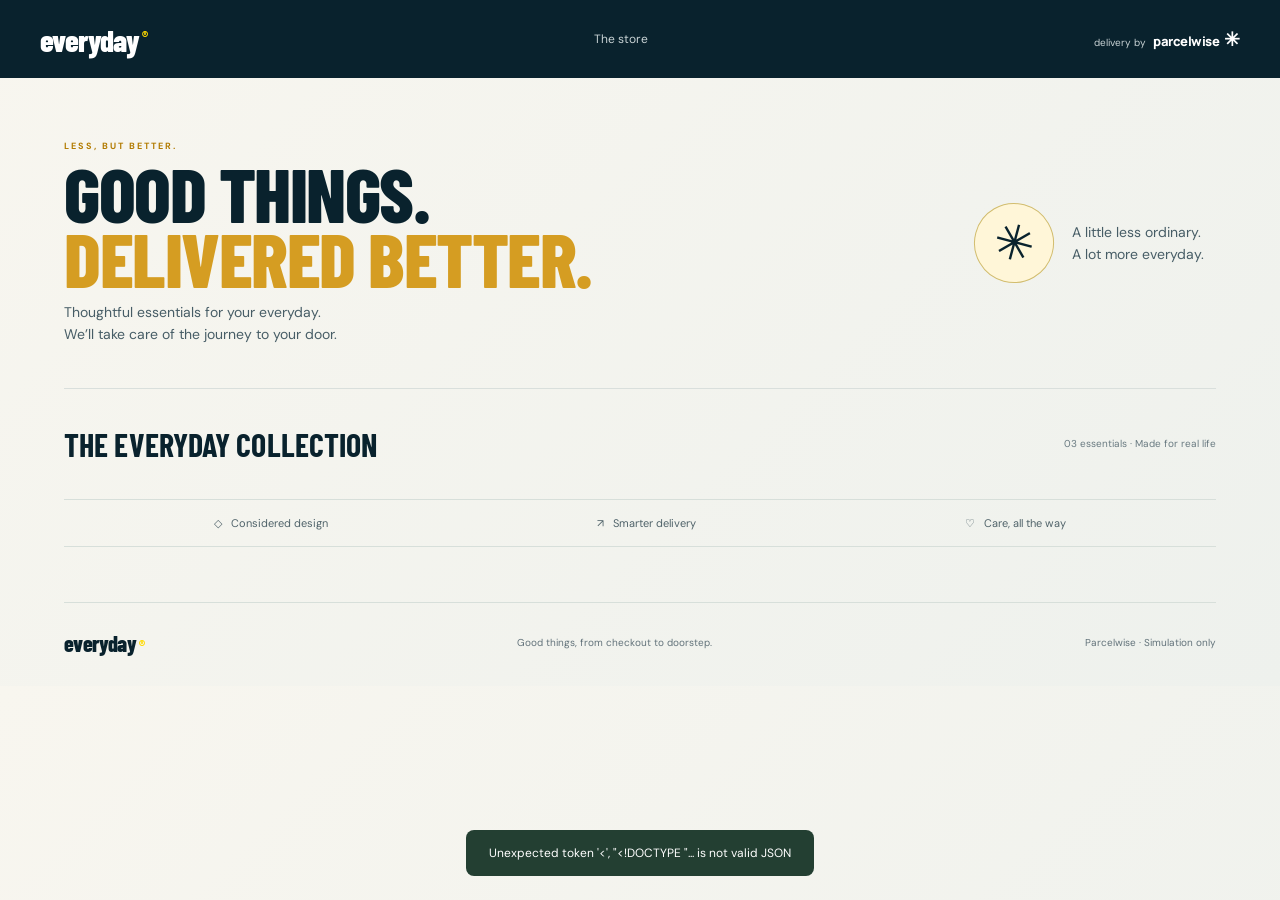
==== commit 1c90d41e: "Remove storefront guide and prevent stale demo pages" ====
--- a/storefront/index.html
+++ b/storefront/index.html
@@ -1,5 +1,5 @@
 <!doctype html>
-<html lang="en"><head><meta charset="UTF-8"><meta name="viewport" content="width=device-width, initial-scale=1"><title>Everyday — Thoughtful essentials</title><link rel="stylesheet" href="style.css?v=6"><link rel="stylesheet" href="theme.css?v=1"><link rel="stylesheet" href="guide.css?v=1"></head>
+<html lang="en"><head><meta charset="UTF-8"><meta name="viewport" content="width=device-width, initial-scale=1"><title>Everyday — Thoughtful essentials</title><link rel="stylesheet" href="style.css?v=6"><link rel="stylesheet" href="theme.css?v=1"></head>
 <body>
 <header><a class="brand" href="#shop">everyday<span>®</span></a><nav aria-label="Main navigation"><a href="#shop" data-nav="shop">The store</a></nav><span class="powered">delivery by <b>parcelwise<span>✳</span></b></span></header>
 <main>
@@ -11,4 +11,4 @@
 <dialog id="checkout"><form id="checkout-form"><div class="dialog-heading"><span class="eyebrow">ALMOST YOURS</span><button type="button" data-close="checkout" aria-label="Close checkout">✕</button></div><h2>Where should we send it?</h2><div id="checkout-product"></div><div class="form-grid"><label class="full">Your name<input name="customerName" autocomplete="name" required maxlength="70" placeholder="e.g. Alex Kumar"></label><label class="full">Street address<input name="line1" autocomplete="street-address" required minlength="5" maxlength="180" placeholder="House number, street, area"></label><label>City<select name="city" id="checkout-city"></select></label><label>PIN code<input name="postalCode" inputmode="numeric" pattern="[0-9]{6}" maxlength="6" placeholder="560001" required></label></div><div class="checkout-total"><span>Order total</span><strong id="checkout-total"></strong></div><p class="help">Demo checkout—no card or real payment. The store pays delivery from its simulated wallet.</p><button class="primary full-button" type="submit">Place order →</button><p class="form-error" id="checkout-error" role="alert"></p></form></dialog>
 
 
-<div id="toast" role="status" hidden></div><script src="app.js?v=6"></script><script src="guide.js?v=1"></script></body></html>
+<div id="toast" role="status" hidden></div><script src="app.js?v=6"></script></body></html>
--- a/storefront/style.css
+++ b/storefront/style.css
@@ -44,3 +44,6 @@
 
 #confirmation{max-width:820px;margin:60px auto;padding:24px}#confirmation h1{font-size:clamp(38px,6vw,68px);line-height:1.1}.confirmation-card{background:#fff;border:1px solid #deded5;border-radius:20px;padding:32px;margin-top:28px}.confirmation-card p{line-height:1.7}.confirmation-card a{display:inline-block;margin:12px 16px 0 0}
 [hidden]{display:none!important}
+
+/* Milo belongs exclusively to the Parcelwise workspace. */
+.parcel-guide{display:none!important}
